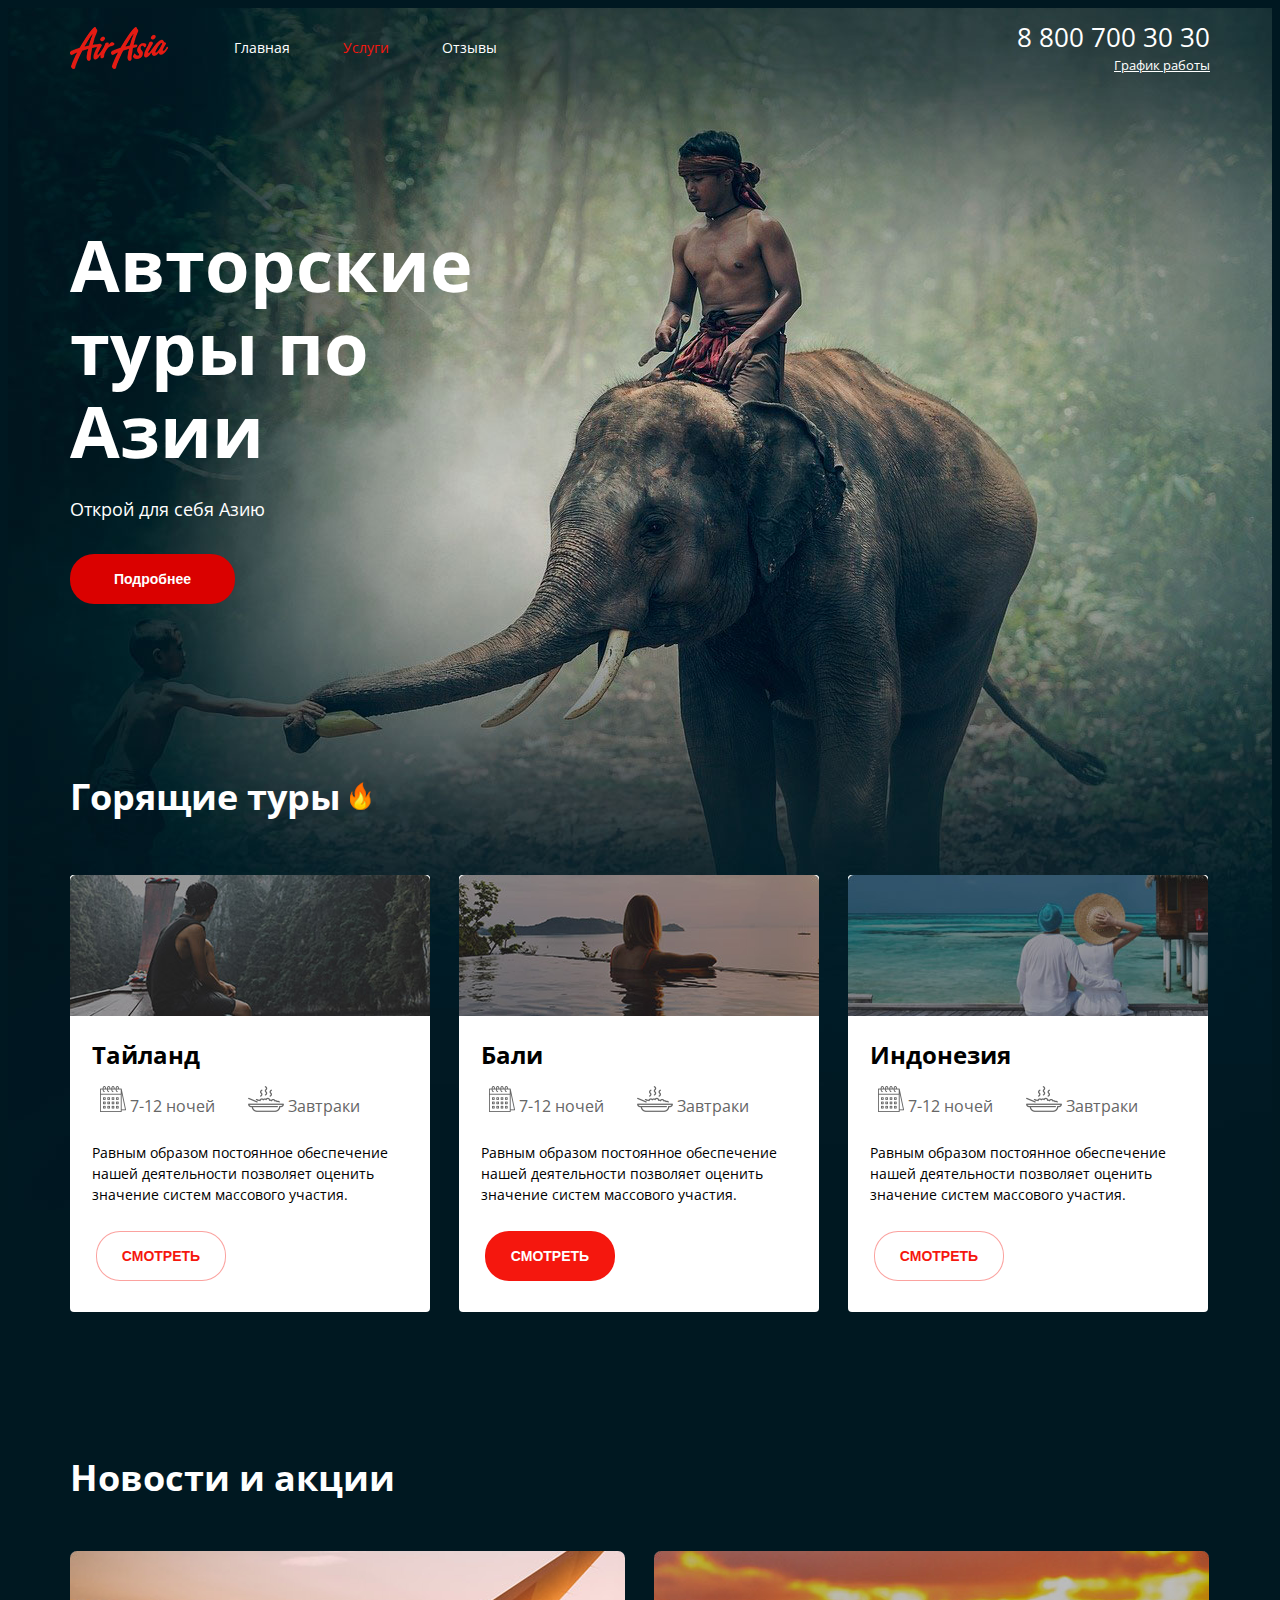
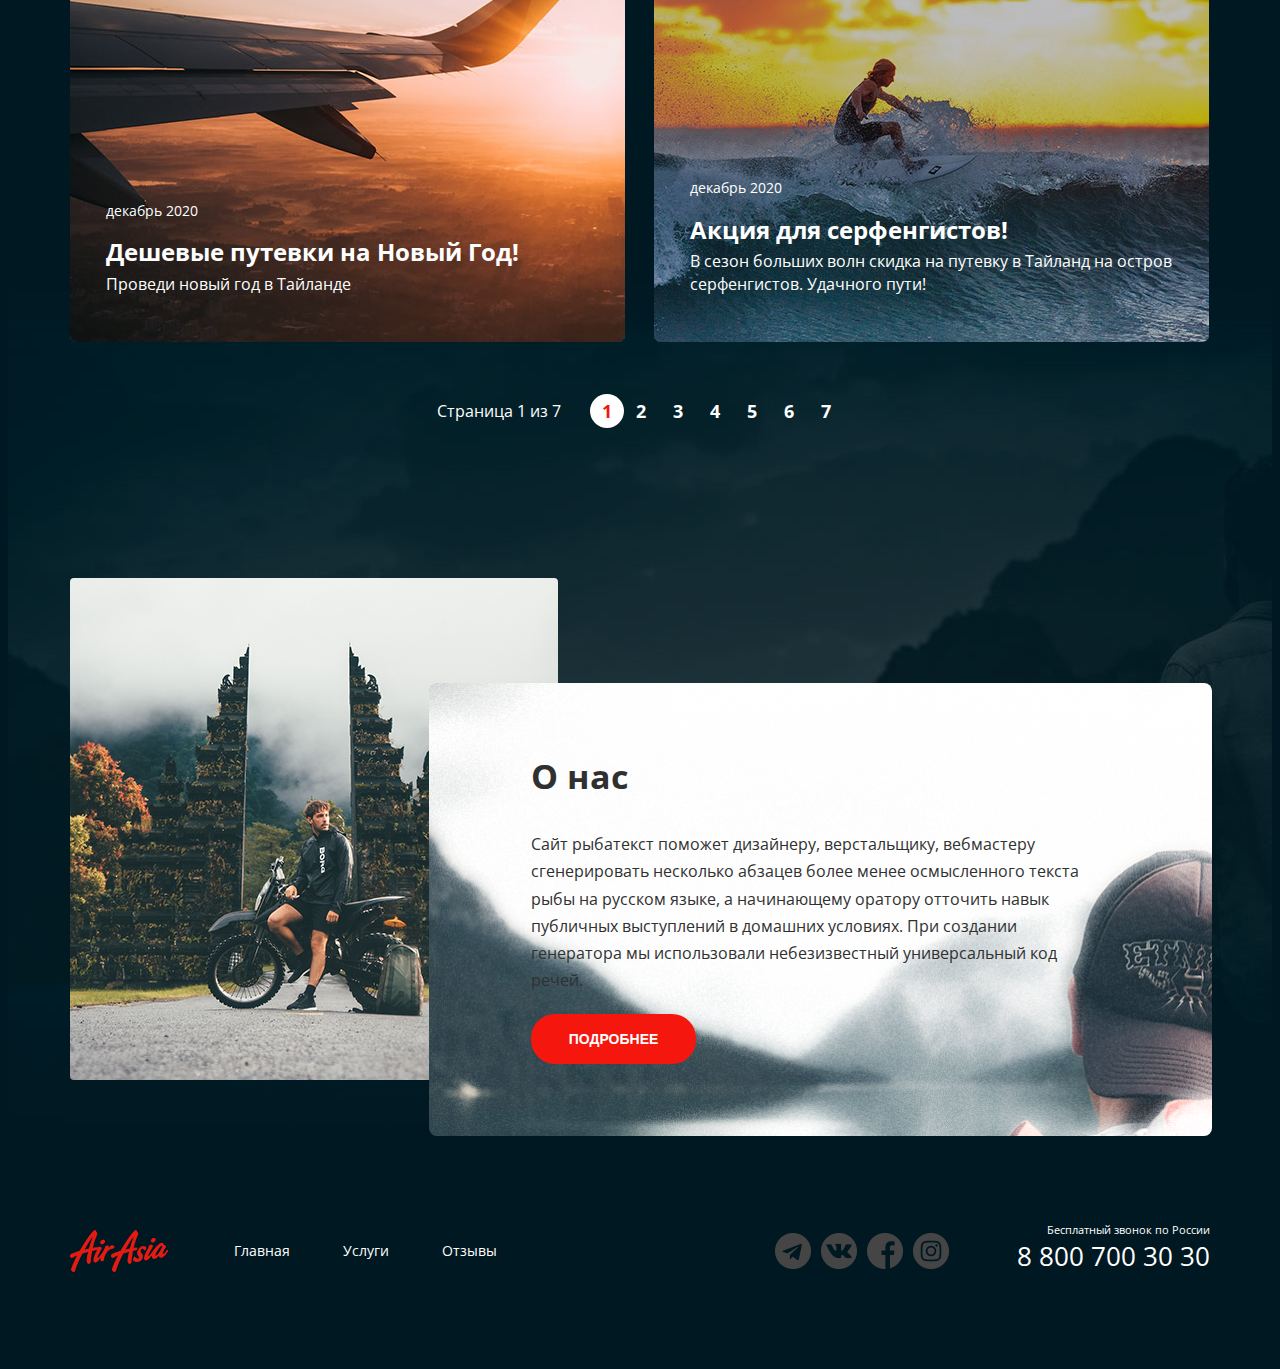
==== index.html @ 0cdf2340 "Add files via upload" ====
<!DOCTYPE html>
<html lang="ru">

<head>
  <meta charset="UTF-8">
  <meta name="viewport" content="width=device-width, initial-scale=1.0">
  <link href="https://fonts.googleapis.com/css2?family=Open+Sans:wght@400;700&display=swap" rel="stylesheet">
  <link rel="stylesheet" href="/css/style.css">
  <title>AirAsia</title>

</head>

<body>
  
  <div class="wrapper-img">
    <div class="wrapper">
      <div class="blok">
        <div class="logo">
          <a href="/" class="logo__link">
            <img src="/img/лого@2x.png" alt="logo__img" class="logo__img">
          </a>
        </div>
        <nav class="menu">
          <ul class="menu__list">
            <li class="menu__text">
              <a href="#" class="menu__link">
                Главная
              </a>
            </li>
            <li class="menu__text">
              <a href="#" class="menu__link menu__link--active">
                Услуги
              </a>
            </li>
            <li class="menu__text">
              <a href="#" class="menu__link">
                Отзывы
              </a>
            </li>
          </ul>
        </nav>
        <div class="contact">
          <a href="tel:+78007003030" class="contact__phone">8 800 700 30 30</a>
          <div class="contact__tame">График работы</div>
        </div>
      </div>
      <main class="main">
        <div class="preview">
          <h1 class="preview__title">Авторские туры по Азии</h1>
          <div class="preview__text">Открой для себя Азию</div>
          <button class="preview__button botton">Подробнее</button>
        </div>
        <div class="tour">
  
          <h3 class="tour__preview">Горящие туры
            <img src="/img/icons/flame.png" alt="tour__preview-img" class="tour__preview-img">
          </h3>
          <ul class="tour__desc">
            <li class="tour__li">
              <div class="tour__img">
                <img src="/img/tur-t.jpg" alt="tour__img" class="tour__img-img">
              </div>
              <div class="tour__title">Тайланд</div>
              <div class="tour__section">
                <div class="tour__info">
                  <img src="/img/icons/offers/calendar.png" alt="tour__info-img" class="tour__info-img">
                  7-12 ночей
                </div>
                <div class="tour__info">
                  <img src="/img/icons/offers/meal.png" alt="tour__info-img" class="tour__info-img">
                  Завтраки
                </div>
              </div>
              <p class="tour__text">Равным образом постоянное обеспечение нашей деятельности позволяет оценить значение
                систем массового участия.</p>
              <button class="tour__button botton">СМОТРЕТЬ</button>
            </li>
            <li class="tour__li">
              <img src="/img/tur-b.jpg" alt="tour_img" class="tour__img">
              <div class="tour__title">Бали</div>
              <div class="tour__section">
                <div class="tour__info">
                  <img src="/img/icons/offers/calendar.png" alt="tour__info-img" class="tour__info-img">
                  7-12 ночей
                </div>
                <div class="tour__info">
                  <img src="/img/icons/offers/meal.png" alt="tour__info-img" class="tour__info-img">
                  Завтраки
                </div>
              </div>
              <p class="tour__text">Равным образом постоянное обеспечение нашей деятельности позволяет оценить значение
                систем массового участия.</p>
              <button class="tour__button botton botton--active">СМОТРЕТЬ</button>
            </li>
            <li class="tour__li">
              <img src="/img/tur-i.jpg" alt="tour_img" class="tour__img">
              <div class="tour__title">
                Индонезия
              </div>
              <div class="tour__section">
                <div class="tour__info">
                  <img src="/img/icons/offers/calendar.png" alt="tour__info-img" class="tour__info-img">
                  7-12 ночей
                </div>
                <div class="tour__info">
                  <img src="/img/icons/offers/meal.png" alt="tour__info-img" class="tour__info-img">
                  Завтраки
                </div>
              </div>
              <p class="tour__text">Равным образом постоянное обеспечение нашей деятельности позволяет оценить значение
                систем массового участия.</p>
              <button class="tour__button botton">СМОТРЕТЬ</button>
            </li>
          </ul>
        </div>
        <Div class="info">
          <h3 class="info__title">Новости и акции</h3>
          <ul class="info__list">
            <li class="info__item">
              <img src="/img/100.jpg" alt="info__img" class="info__img">
              <div class="info__bloc">
                <div class="info__dete">
                  декабрь 2020
                </div>
                <div class="info__subtitle">Дешевые путевки на Новый Год!</div>
                <div class="info__text">Проведи новый год в Тайланде</div>
              </div>
            </li>
            <li class="info__item">
              <img src="/img/70.jpg" alt="info__img" class="info__img">
              <div class="info__bloc">
                <div class="info__dete">
                  декабрь 2020
                </div>
                <div class="info__subtitle">Акция для серфенгистов!
                </div>
                <div class="info__text">В сезон больших волн скидка на путевку в Тайланд на остров
                  серфенгистов. Удачного пути!</div>
              </div>
            </li>
          </ul>
          <div class="paginator">
            <div class="paginator__info">Страница <span class="paginator__info-value">1</span> из <span
                class="paginator__info-value">7</span></div>
            <ul class="paginator__list">
              <li class="paginator__item">
                <a href="#" class="paginator__link paginator__link--active">1</a>
                </д>
              <li class="paginator__item">
                <a href="#" class="paginator__link">2</a>
              </li>
              <li class="paginator__item">
                <a href="#" class="paginator__link">3</a>
              </li>
              <li class="paginator__item">
                <a href="#" class="paginator__link">4</a>
              </li>
              <li class="paginator__item">
                <a href="#" class="paginator__link">5</a>
              </li>
              <li class="paginator__item">
                <a href="#" class="paginator__link">6</a>
              </li>
              <li class="paginator__item">
                <a href="#" class="paginator__link">7</a>
              </li>
            </ul>
          </div>
        </Div>
        <div class="my">
          <div class="my__info">
            <img src="/img/mu-t.png" alt="my__info-img-two" class="myinfo__img1">
            <div class="mu__inner">
              <div class="my__title">О нас</div>
              <div class="my__test">
                <p>Сайт рыбатекст поможет дизайнеру, верстальщику, вебмастеру сгенерировать несколько абзацев более менее
                  осмысленного текста рыбы на русском языке, а начинающему оратору отточить навык публичных выступлений в
                  домашних условиях. При создании генератора мы использовали небезизвестный универсальный код речей. </p>
              </div>
              <button class="my__button botton">ПОДРОБНЕЕ</button>
            </div>
          </div>
        </div>
      </main>
      <footer class="footer">
        <div class="footer__bloc">
          <div class="logo">
            <a href="" class="logo__link">
              <img src="/img/лого@2x.png" alt="logo__img" class="logo__img">
            </a>
          </div>
          <nav class="menu">
            <ul class="menu__list">
              <li class="menu__text">
                <a href="" class="menu__link">
                  Главная
                </a>
              </li>
              <li class="menu__text">
                <a href="" class="menu__link">
                  Услуги
                </a>
              </li>
              <li class="menu__text">
                <a href="" class="menu__link">
                  Отзывы
                </a>
              </li>
            </ul>
          </nav>
          <div class="socials">
            <ul class="socials__list">
              <li class="item socials__linc--te">
                <a href="#" class="socials-linc"></a>
              </li>
              <li class="item socials__linc--vk">
                <a href="#" class="socials-linc"></a>
              </li>
              <li class="item socials__linc--f">
                <a href="#" class="socials-linc"></a>
              </li>
              <li class="item socials__linc--in">
                <a href="#" class="socials-linc"></a>
              </li>
            </ul>
          </div>
          <div class="contact">
            <div class="footer__contact">Бесплатный звонок по России</div>
            <a href="tel:+78007003030" class="contact__phone">8 800 700 30 30</a>
          </div>
        </div>
      </footer>
    </div>
  </div>
</body>

</html>
---- css/style.css ----
body {
  font-family: 'Open Sans', Helvetica, sans-serif;
  background: #001821;
  color: #ffffff;
  font-size: 12px;
  line-height: 1.42;
  -webkit-font-smoothing: antialiased;
  -moz-osx-font-smoothing: grayscale;
}

a {
  color: inherit;
  text-decoration: none;
}

h1,
h2,
h3,
h4 {
  margin: 0;
  font-weight: normal;
}

ul {
  padding: 0;
  margin: 0;
}

ul li {
  list-style: none;
}

button {
  border: none;
  outline: none;
}

p {
  margin-bottom: 0;
}

* {
  box-sizing: border-box;
}

.botton {
  width: 165px;
  height: 50px;
  border-radius: 24px;
  font-size: 14px;
  font-weight: bold;
}

.botton--active:hover{
  background: #f5170e;
  color: #ffffff;
}


.wrapper {
  margin: 0 auto;
  width: 1140px;
  position: relative;
}

.wrapper-img{
 background: url(/img/bg/hero.jpg) center top no-repeat, url(/img/bg/bottom-pic.jpg) center bottom 200px no-repeat;
 
}

.blok {
  position: relative;
  height: 40px;
  margin-bottom: 175px;
}

.logo__link {
  position: absolute;
  display: block;
  top: 18.5px;
  left: 0;
}

.menu {
  position: absolute;
  top: 30px;
  left: 164px;
}

.menu__text {
  display: inline-block;
  vertical-align: middle;
  margin-right: 50px;
}

.menu__link {
  font-size: 14px;
  text-decoration: none;
}

.menu__link--active {
  color: #f5170e;
}


.contact {
  position: absolute;
  top: 11px;
  right: 0;
  text-align: right;
}

.contact__phone {
  display: inline-block;
  font-size: 26px;
  text-decoration: none;
}

.contact__tame {
  font-size: 13px;
  text-decoration: underline;
}


.preview {
  width: 510px;
  height: 305px;
  margin-bottom: 243px;
  ;
}

.preview__title {
  font-weight: bold;
  font-size: 72px;
  margin-bottom: 26px;
  line-height: 1.15;
}

.preview__text {
  font-size: 18px;
  margin-bottom: 31px;
}

.preview__button {
  background-color: #da0100;
  color: #ffffff;
}

.tour {
  margin-bottom: 140px;
}

.tour__preview {
  font-size: 36px;
  font-weight: bold;
  margin-bottom: 53px;
}


.tour__li {
  min-height: 437px;
  display: inline-block;
  margin-right: 26px;
  width: 360px;
  background-color: #ffffff;
  border-radius: 4px;
  overflow: hidden;
  vertical-align: top;
  color: #000000;
}

.tour__li:last-child {
  margin-right: 0;
}

.tour__img {
  margin-bottom: 18px;



}

.tour__title {
  font-size: 24px;
  font-weight: bold;
  margin-bottom: 14px;
  margin-left: 22px;
}

.tour__section {
  margin-left: 30px;
  margin-bottom: 24px;
}

.tour__info {
  display: inline-block;
  font-size: 16px;
  color: #666666;
  margin-right: 30px;

}

.tour__text {
  margin-left: 22px;
  width: 300px;
  font-size: 14px;
  line-height: 1.5;
  margin-bottom: 26px;
}

.tour__button {
  margin-left: 26px;
  background: #ffffff;
  border: 1px solid rgba(245, 23, 14, 0.4);
  color: #f5170e;
  width: 130px;
}

.botton--active {
  background: #f5170e;
  color: #ffffff;
}

.info {
  margin-bottom: 155px;
}

.info__title {
  font-size: 36px;
  font-weight: bold;
  margin-bottom: 48px;
}

.info__list {
  margin-bottom: 58px;
}

.info__item {
  display: inline-block;
  margin-right: 26px;
  vertical-align: top;
  width: 555px;
  position: relative;
  border-radius: 7px;
  overflow: hidden;


}

.info__item:last-child {
  margin-right: 0;
}

.info__img {
  display: block;
  width: 100%;
  height: 100%;
  object-fit: cover;
}

.info__bloc {
  position: absolute;
  left: 0;
  right: 0;
  bottom: 0;
  padding: 25px 36px;
  min-height: 140px;


}

.info__dete {
  font-size: 14px;
  margin-bottom: 15px;
}

.info__subtitle {
  font-size: 24px;
  font-weight: bold;
  margin-bottom: 3px;
}

.info__text {
  font-size: 16px;
  margin-bottom: 22px;


}

.paginator {
  text-align: center;


}

.paginator__info {
  font-size: 16px;
  display: inline-block;
  margin-right: 26px;
}

.paginator__info,
.paginator__list,
.paginator__item {
  display: inline-block;
  vertical-align: middle;
}

.paginator__item:last-child {
  margin-left: 0;
}

.paginator__link {
  font-size: 18px;
  font-weight: bold;
  height: 18px;
  padding: 5px 12px;
  border-radius: 50%;
  text-decoration: none;
  line-height: 18px;

}

.paginator__link--active {
  background: #ffffff;
  color: #f5170e;

}

.my {
  margin-bottom: 78px;
}

.my:before {
  content: "";
  display: inline-block;
  vertical-align: top;
  width: 488px;
  height: 502px;
  background: url("/img/mu.png") center center / cover no-repeat;
  border-radius: 4px;
  overflow: hidden;
}

.my__info {
  display: inline-block;
  vertical-align: top;
  margin-left: -132px;
  margin-top: 105px;

}

.myinfo__img1 {
  width: 783px;
  height: 453px;
  position: absolute;
  border-radius: 8px;
  overflow: hidden;
}

.mu__inner {
  position: relative;
  color: #303030;
  padding: 69px 102px;
  width: 780px;
}

.my__title {
  font-size: 34px;
  font-weight: bold;
  margin-bottom: 31px;
}

.my__test {
  font-size: 16px;
  margin-bottom: 20px;
  line-height: 1.7;
}

.my__button {
  background: #f5170e;
  color: #ffffff;
}

.footer__bloc {
  position: relative;
  height: 150px;

}

.socials {
  position: absolute;
  top: 22px;
  left: 705px;
}

.socials__list {}

.item {
  display: inline-block;
  vertical-align: middle;
  margin-right: 7px;
}

.item:last-child {
  margin-right: 0;
}

.socials-linc {
  display: block;
  text-decoration: none;
  width: 36px;
  height: 36px;
}




.socials__linc--te .socials-linc {
  background-image: url(/img/icons/socials/t.png);
}

.socials__linc--te .socials-linc:hover {
  background-image: url(/img/icons/socials/t2.png);
}

.socials__linc--vk .socials-linc {
  background-image: url(/img/icons/socials/vk.png);
}

.socials__linc--vk .socials-linc:hover {
  background-image: url(/img/icons/socials/vk2.png);
}

.socials__linc--f .socials-linc {
  background-image: url(/img/icons/socials/f.png);
}

.socials__linc--f .socials-linc:hover {
  background-image: url(/img/icons/socials/f2.png);
}

.socials__linc--in .socials-linc {
  background-image: url(/img/icons/socials/in.png);
}

.socials__linc--in .socials-linc:hover {
  background-image: url(/img/icons/socials/in2.png);

}

.footer__contact {
  font-size: 11px;
}
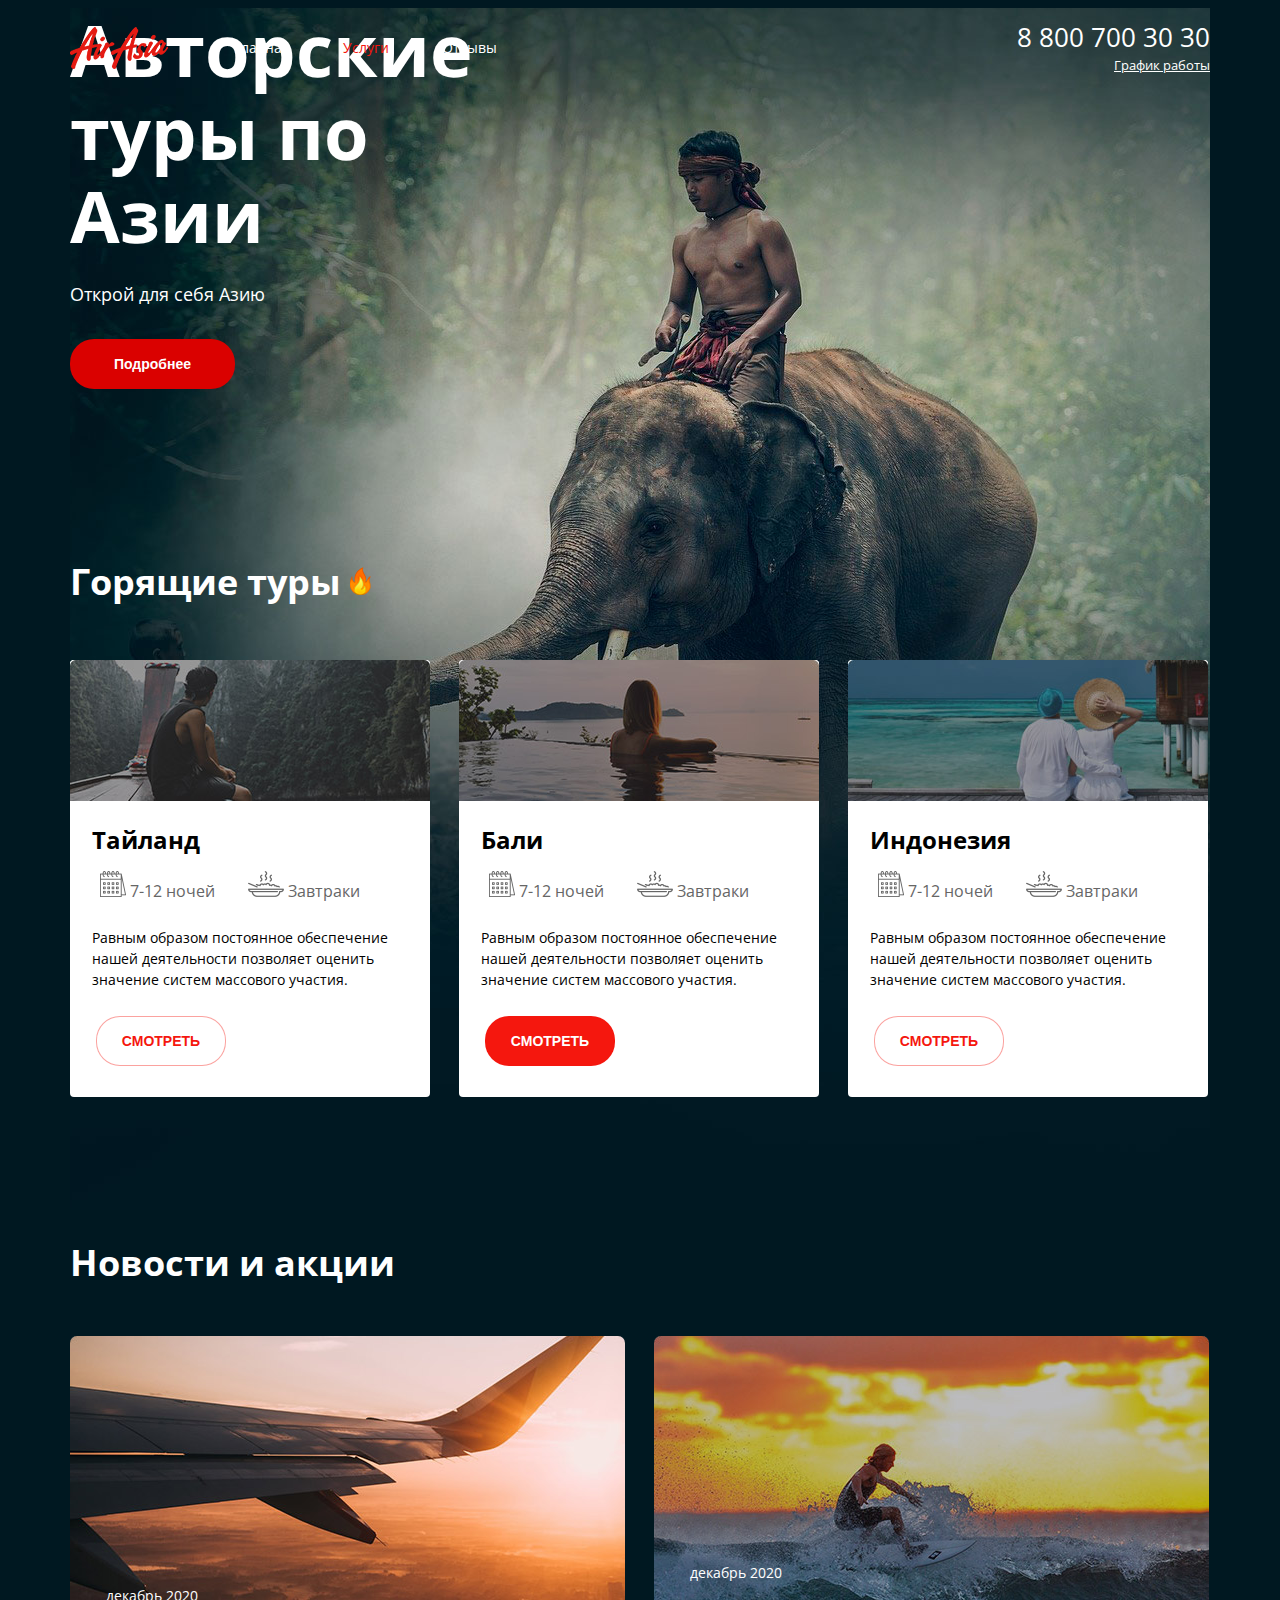
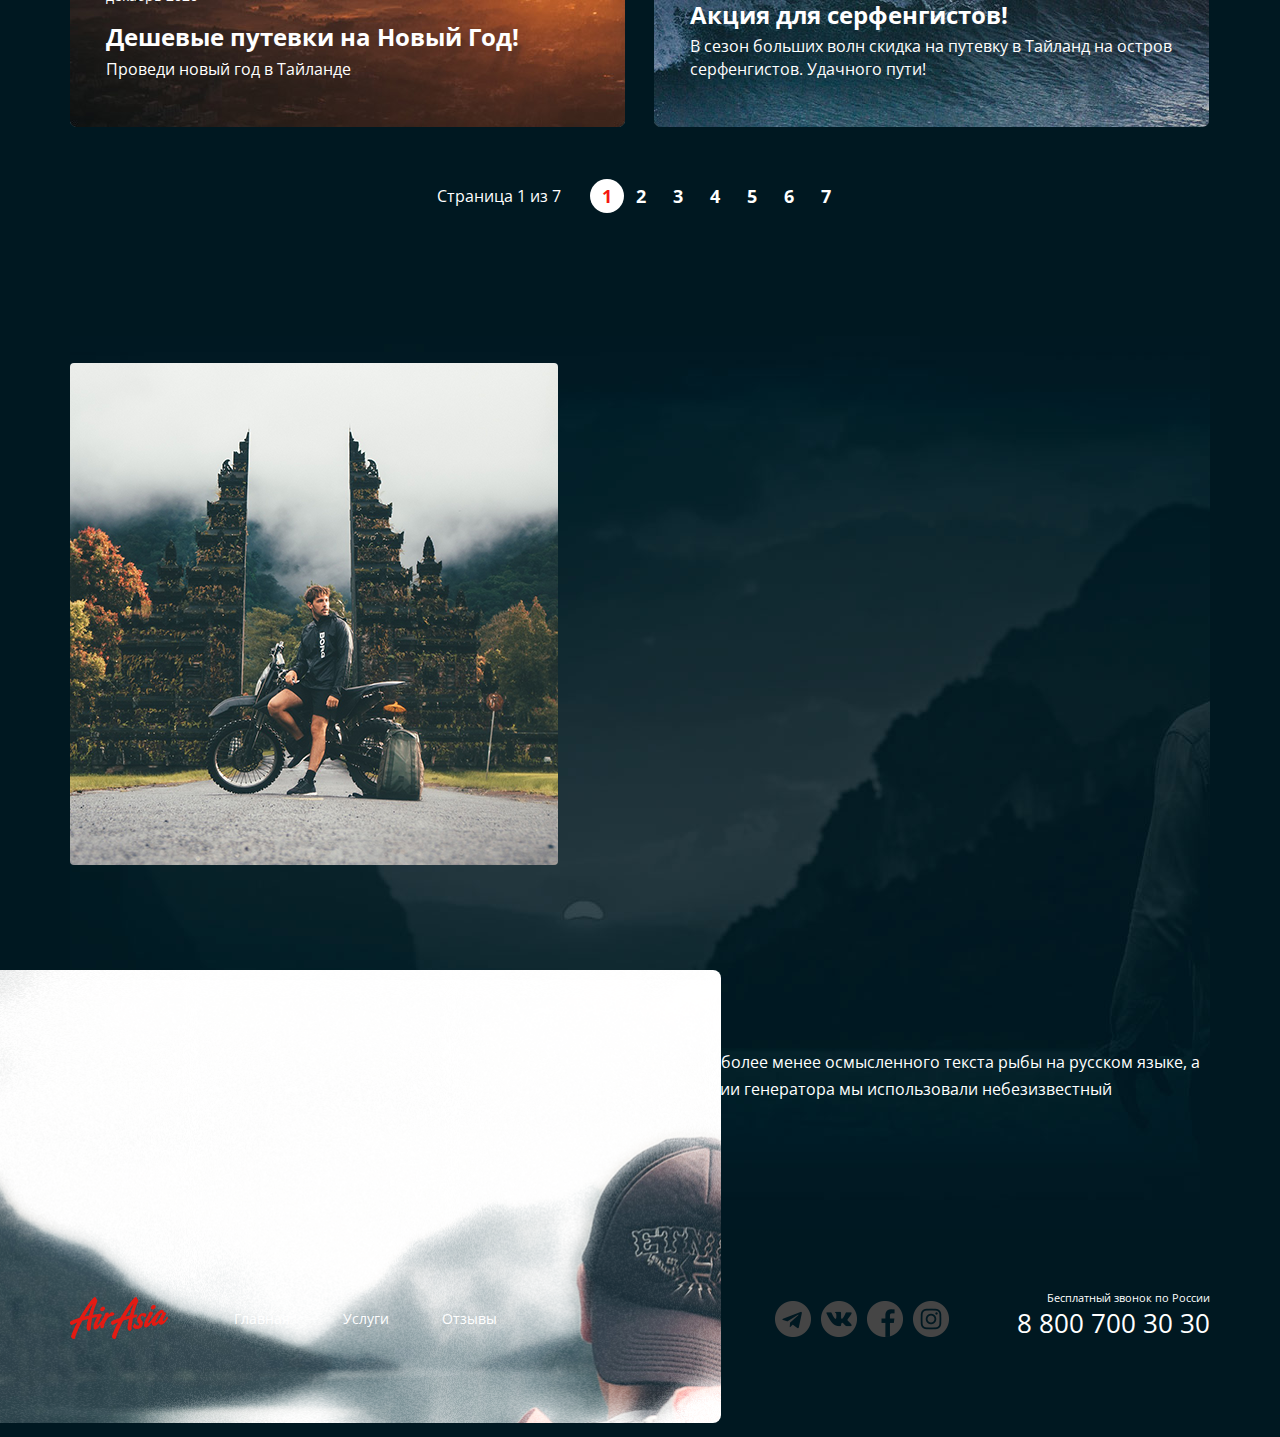
==== commit fc416a13: "Add files via upload" ====
--- a/index.html
+++ b/index.html
@@ -5,188 +5,195 @@
   <meta charset="UTF-8">
   <meta name="viewport" content="width=device-width, initial-scale=1.0">
   <link href="https://fonts.googleapis.com/css2?family=Open+Sans:wght@400;700&display=swap" rel="stylesheet">
-  <link rel="stylesheet" href="/css/style.css">
+  <link rel="stylesheet" href="./css/style.css">
   <title>AirAsia</title>
 
 </head>
 
 <body>
-  
-  <div class="wrapper-img">
-    <div class="wrapper">
-      <div class="blok">
-        <div class="logo">
-          <a href="/" class="logo__link">
-            <img src="/img/лого@2x.png" alt="logo__img" class="logo__img">
-          </a>
-        </div>
-        <nav class="menu">
-          <ul class="menu__list">
-            <li class="menu__text">
-              <a href="#" class="menu__link">
-                Главная
+    <div class="wrapper wrapper-img">
+      <div class="container">
+        <feader class="feader">
+          <div class="feader_box">
+            <div class="logo">
+              <a href="/" class="logo__link">
+                <img src="./img/лого@2x.png" alt="logo__img" class="logo__img">
               </a>
-            </li>
-            <li class="menu__text">
-              <a href="#" class="menu__link menu__link--active">
-                Услуги
-              </a>
-            </li>
-            <li class="menu__text">
-              <a href="#" class="menu__link">
-                Отзывы
-              </a>
-            </li>
-          </ul>
-        </nav>
-        <div class="contact">
-          <a href="tel:+78007003030" class="contact__phone">8 800 700 30 30</a>
-          <div class="contact__tame">График работы</div>
-        </div>
-      </div>
-      <main class="main">
-        <div class="preview">
-          <h1 class="preview__title">Авторские туры по Азии</h1>
-          <div class="preview__text">Открой для себя Азию</div>
-          <button class="preview__button botton">Подробнее</button>
-        </div>
-        <div class="tour">
-  
-          <h3 class="tour__preview">Горящие туры
-            <img src="/img/icons/flame.png" alt="tour__preview-img" class="tour__preview-img">
-          </h3>
-          <ul class="tour__desc">
-            <li class="tour__li">
-              <div class="tour__img">
-                <img src="/img/tur-t.jpg" alt="tour__img" class="tour__img-img">
+            </div>
+            <nav class="menu">
+              <ul class="menu__list">
+                <li class="menu__text">
+                  <a href="#" class="menu__link">
+                    Главная
+                  </a>
+                </li>
+                <li class="menu__text">
+                  <a href="#" class="menu__link menu__link--active">
+                    Услуги
+                  </a>
+                </li>
+                <li class="menu__text">
+                  <a href="#" class="menu__link">
+                    Отзывы
+                  </a>
+                </li>
+              </ul>
+            </nav>
+            <div class="contact">
+              <a href="tel:+78007003030" class="contact__phone">8 800 700 30 30</a>
+              <div class="contact__tame">График работы</div>
+            </div>
+          </div>
+          <div class="preview">
+            <h1 class="preview__title">Авторские туры по Азии</h1>
+            <div class="preview__text">Открой для себя Азию</div>
+            <button class="preview__button botton">Подробнее</button>
+          </div>
+        </feader>
+        <main class="main">
+          <div class="tour">
+    
+            <h3 class="tour__preview">Горящие туры
+              <img src="./img/icons/flame.png" alt="tour__preview-img" class="tour__preview-img">
+            </h3>
+            <ul class="tour__desc">
+              <li class="tour__li">
+                <div class="tour__img">
+                  <img src="./img/tur-t.jpg" alt="tour__img" class="tour__img-img">
+                </div>
+                <div class="tour__box">
+                  <div class="tour__title">Тайланд</div>
+                  <div class="tour__section">
+                    <div class="tour__info">
+                      <img src="./img/icons/offers/calendar.png" alt="tour__info-img" class="tour__info-img">
+                      7-12 ночей
+                    </div>
+                    <div class="tour__info">
+                      <img src="./img/icons/offers/meal.png" alt="tour__info-img" class="tour__info-img">
+                      Завтраки
+                    </div>
+                  </div>
+                  <p class="tour__text">Равным образом постоянное обеспечение нашей деятельности позволяет оценить значение
+                    систем массового участия.</p>
+                  <button class="tour__button botton">СМОТРЕТЬ</button>
+                </div>
+              </li>
+              <li class="tour__li">
+                <img src="./img/tur-b.jpg" alt="tour_img" class="tour__img">
+                <div class="tour__box">
+                  <div class="tour__title">Бали</div>
+                  <div class="tour__section">
+                    <div class="tour__info">
+                      <img src="./img/icons/offers/calendar.png" alt="tour__info-img" class="tour__info-img">
+                      7-12 ночей
+                    </div>
+                    <div class="tour__info">
+                      <img src="./img/icons/offers/meal.png" alt="tour__info-img" class="tour__info-img">
+                      Завтраки
+                    </div>
+                  </div>
+                  <p class="tour__text">Равным образом постоянное обеспечение нашей деятельности позволяет оценить значение
+                    систем массового участия.</p>
+                  <button class="tour__button botton botton--active">СМОТРЕТЬ</button>
+                </div>
+              </li>
+              <li class="tour__li">
+                <img src="./img/tur-i.jpg" alt="tour_img" class="tour__img">
+                <div class="tour__box">
+                  <div class="tour__title">
+                    Индонезия
+                  </div>
+                  <div class="tour__section">
+                    <div class="tour__info">
+                      <img src="./img/icons/offers/calendar.png" alt="tour__info-img" class="tour__info-img">
+                      7-12 ночей
+                    </div>
+                    <div class="tour__info">
+                      <img src="./img/icons/offers/meal.png" alt="tour__info-img" class="tour__info-img">
+                      Завтраки
+                    </div>
+                  </div>
+                  <p class="tour__text">Равным образом постоянное обеспечение нашей деятельности позволяет оценить значение
+                    систем массового участия.</p>
+                  <button class="tour__button botton">СМОТРЕТЬ</button>
+                </div>
+              </li>
+            </ul>
+          </div>
+          <Div class="info">
+            <h3 class="info__title">Новости и акции</h3>
+            <ul class="info__list">
+              <li class="info__item">
+                <img src="./img/100.jpg" alt="info__img" class="info__img">
+                <div class="info__bloc">
+                  <div class="info__dete">
+                    декабрь 2020
+                  </div>
+                  <div class="info__subtitle">Дешевые путевки на Новый Год!</div>
+                  <div class="info__text">Проведи новый год в Тайланде</div>
+                </div>
+              </li>
+              <li class="info__item">
+                <img src="./img/70.jpg" alt="info__img" class="info__img">
+                <div class="info__bloc">
+                  <div class="info__dete">
+                    декабрь 2020
+                  </div>
+                  <div class="info__subtitle">Акция для серфенгистов!
+                  </div>
+                  <div class="info__text">В сезон больших волн скидка на путевку в Тайланд на остров
+                    серфенгистов. Удачного пути!</div>
+                </div>
+              </li>
+            </ul>
+            <div class="paginator">
+              <div class="paginator__info">Страница <span class="paginator__info-value">1</span> из <span
+                  class="paginator__info-value">7</span></div>
+              <ul class="paginator__list">
+                <li class="paginator__item">
+                  <a href="#" class="paginator__link paginator__link--active">1</a>
+                  </д>
+                <li class="paginator__item">
+                  <a href="#" class="paginator__link">2</a>
+                </li>
+                <li class="paginator__item">
+                  <a href="#" class="paginator__link">3</a>
+                </li>
+                <li class="paginator__item">
+                  <a href="#" class="paginator__link">4</a>
+                </li>
+                <li class="paginator__item">
+                  <a href="#" class="paginator__link">5</a>
+                </li>
+                <li class="paginator__item">
+                  <a href="#" class="paginator__link">6</a>
+                </li>
+                <li class="paginator__item">
+                  <a href="#" class="paginator__link">7</a>
+                </li>
+              </ul>
+            </div>
+          </Div>
+          <div class="my">
+            <div class="my__info">
+              <img src="./img/mu-t.png" alt="my__info-img-two" class="myinfo__img1">
+              <div class="my__inner">
+                <div class="my__title">О нас</div>
+                <div class="my__test">
+                  <p>Сайт рыбатекст поможет дизайнеру, верстальщику, вебмастеру сгенерировать несколько абзацев более менее
+                    осмысленного текста рыбы на русском языке, а начинающему оратору отточить навык публичных выступлений в
+                    домашних условиях. При создании генератора мы использовали небезизвестный универсальный код речей. </p>
+                </div>
+                <button class="my__button botton">ПОДРОБНЕЕ</button>
               </div>
-              <div class="tour__title">Тайланд</div>
-              <div class="tour__section">
-                <div class="tour__info">
-                  <img src="/img/icons/offers/calendar.png" alt="tour__info-img" class="tour__info-img">
-                  7-12 ночей
-                </div>
-                <div class="tour__info">
-                  <img src="/img/icons/offers/meal.png" alt="tour__info-img" class="tour__info-img">
-                  Завтраки
-                </div>
-              </div>
-              <p class="tour__text">Равным образом постоянное обеспечение нашей деятельности позволяет оценить значение
-                систем массового участия.</p>
-              <button class="tour__button botton">СМОТРЕТЬ</button>
-            </li>
-            <li class="tour__li">
-              <img src="/img/tur-b.jpg" alt="tour_img" class="tour__img">
-              <div class="tour__title">Бали</div>
-              <div class="tour__section">
-                <div class="tour__info">
-                  <img src="/img/icons/offers/calendar.png" alt="tour__info-img" class="tour__info-img">
-                  7-12 ночей
-                </div>
-                <div class="tour__info">
-                  <img src="/img/icons/offers/meal.png" alt="tour__info-img" class="tour__info-img">
-                  Завтраки
-                </div>
-              </div>
-              <p class="tour__text">Равным образом постоянное обеспечение нашей деятельности позволяет оценить значение
-                систем массового участия.</p>
-              <button class="tour__button botton botton--active">СМОТРЕТЬ</button>
-            </li>
-            <li class="tour__li">
-              <img src="/img/tur-i.jpg" alt="tour_img" class="tour__img">
-              <div class="tour__title">
-                Индонезия
-              </div>
-              <div class="tour__section">
-                <div class="tour__info">
-                  <img src="/img/icons/offers/calendar.png" alt="tour__info-img" class="tour__info-img">
-                  7-12 ночей
-                </div>
-                <div class="tour__info">
-                  <img src="/img/icons/offers/meal.png" alt="tour__info-img" class="tour__info-img">
-                  Завтраки
-                </div>
-              </div>
-              <p class="tour__text">Равным образом постоянное обеспечение нашей деятельности позволяет оценить значение
-                систем массового участия.</p>
-              <button class="tour__button botton">СМОТРЕТЬ</button>
-            </li>
-          </ul>
-        </div>
-        <Div class="info">
-          <h3 class="info__title">Новости и акции</h3>
-          <ul class="info__list">
-            <li class="info__item">
-              <img src="/img/100.jpg" alt="info__img" class="info__img">
-              <div class="info__bloc">
-                <div class="info__dete">
-                  декабрь 2020
-                </div>
-                <div class="info__subtitle">Дешевые путевки на Новый Год!</div>
-                <div class="info__text">Проведи новый год в Тайланде</div>
-              </div>
-            </li>
-            <li class="info__item">
-              <img src="/img/70.jpg" alt="info__img" class="info__img">
-              <div class="info__bloc">
-                <div class="info__dete">
-                  декабрь 2020
-                </div>
-                <div class="info__subtitle">Акция для серфенгистов!
-                </div>
-                <div class="info__text">В сезон больших волн скидка на путевку в Тайланд на остров
-                  серфенгистов. Удачного пути!</div>
-              </div>
-            </li>
-          </ul>
-          <div class="paginator">
-            <div class="paginator__info">Страница <span class="paginator__info-value">1</span> из <span
-                class="paginator__info-value">7</span></div>
-            <ul class="paginator__list">
-              <li class="paginator__item">
-                <a href="#" class="paginator__link paginator__link--active">1</a>
-                </д>
-              <li class="paginator__item">
-                <a href="#" class="paginator__link">2</a>
-              </li>
-              <li class="paginator__item">
-                <a href="#" class="paginator__link">3</a>
-              </li>
-              <li class="paginator__item">
-                <a href="#" class="paginator__link">4</a>
-              </li>
-              <li class="paginator__item">
-                <a href="#" class="paginator__link">5</a>
-              </li>
-              <li class="paginator__item">
-                <a href="#" class="paginator__link">6</a>
-              </li>
-              <li class="paginator__item">
-                <a href="#" class="paginator__link">7</a>
-              </li>
-            </ul>
-          </div>
-        </Div>
-        <div class="my">
-          <div class="my__info">
-            <img src="/img/mu-t.png" alt="my__info-img-two" class="myinfo__img1">
-            <div class="mu__inner">
-              <div class="my__title">О нас</div>
-              <div class="my__test">
-                <p>Сайт рыбатекст поможет дизайнеру, верстальщику, вебмастеру сгенерировать несколько абзацев более менее
-                  осмысленного текста рыбы на русском языке, а начинающему оратору отточить навык публичных выступлений в
-                  домашних условиях. При создании генератора мы использовали небезизвестный универсальный код речей. </p>
-              </div>
-              <button class="my__button botton">ПОДРОБНЕЕ</button>
-            </div>
-          </div>
-        </div>
-      </main>
-      <footer class="footer">
+            </div>
+          </div>
+        </main>
+        <footer class="footer">     
         <div class="footer__bloc">
           <div class="logo">
             <a href="" class="logo__link">
-              <img src="/img/лого@2x.png" alt="logo__img" class="logo__img">
+              <img src="./img/лого@2x.png" alt="logo__img" class="logo__img">
             </a>
           </div>
           <nav class="menu">
@@ -229,9 +236,9 @@
             <a href="tel:+78007003030" class="contact__phone">8 800 700 30 30</a>
           </div>
         </div>
-      </footer>
+        </footer>
+     </div>
     </div>
-  </div>
 </body>
 
 </html>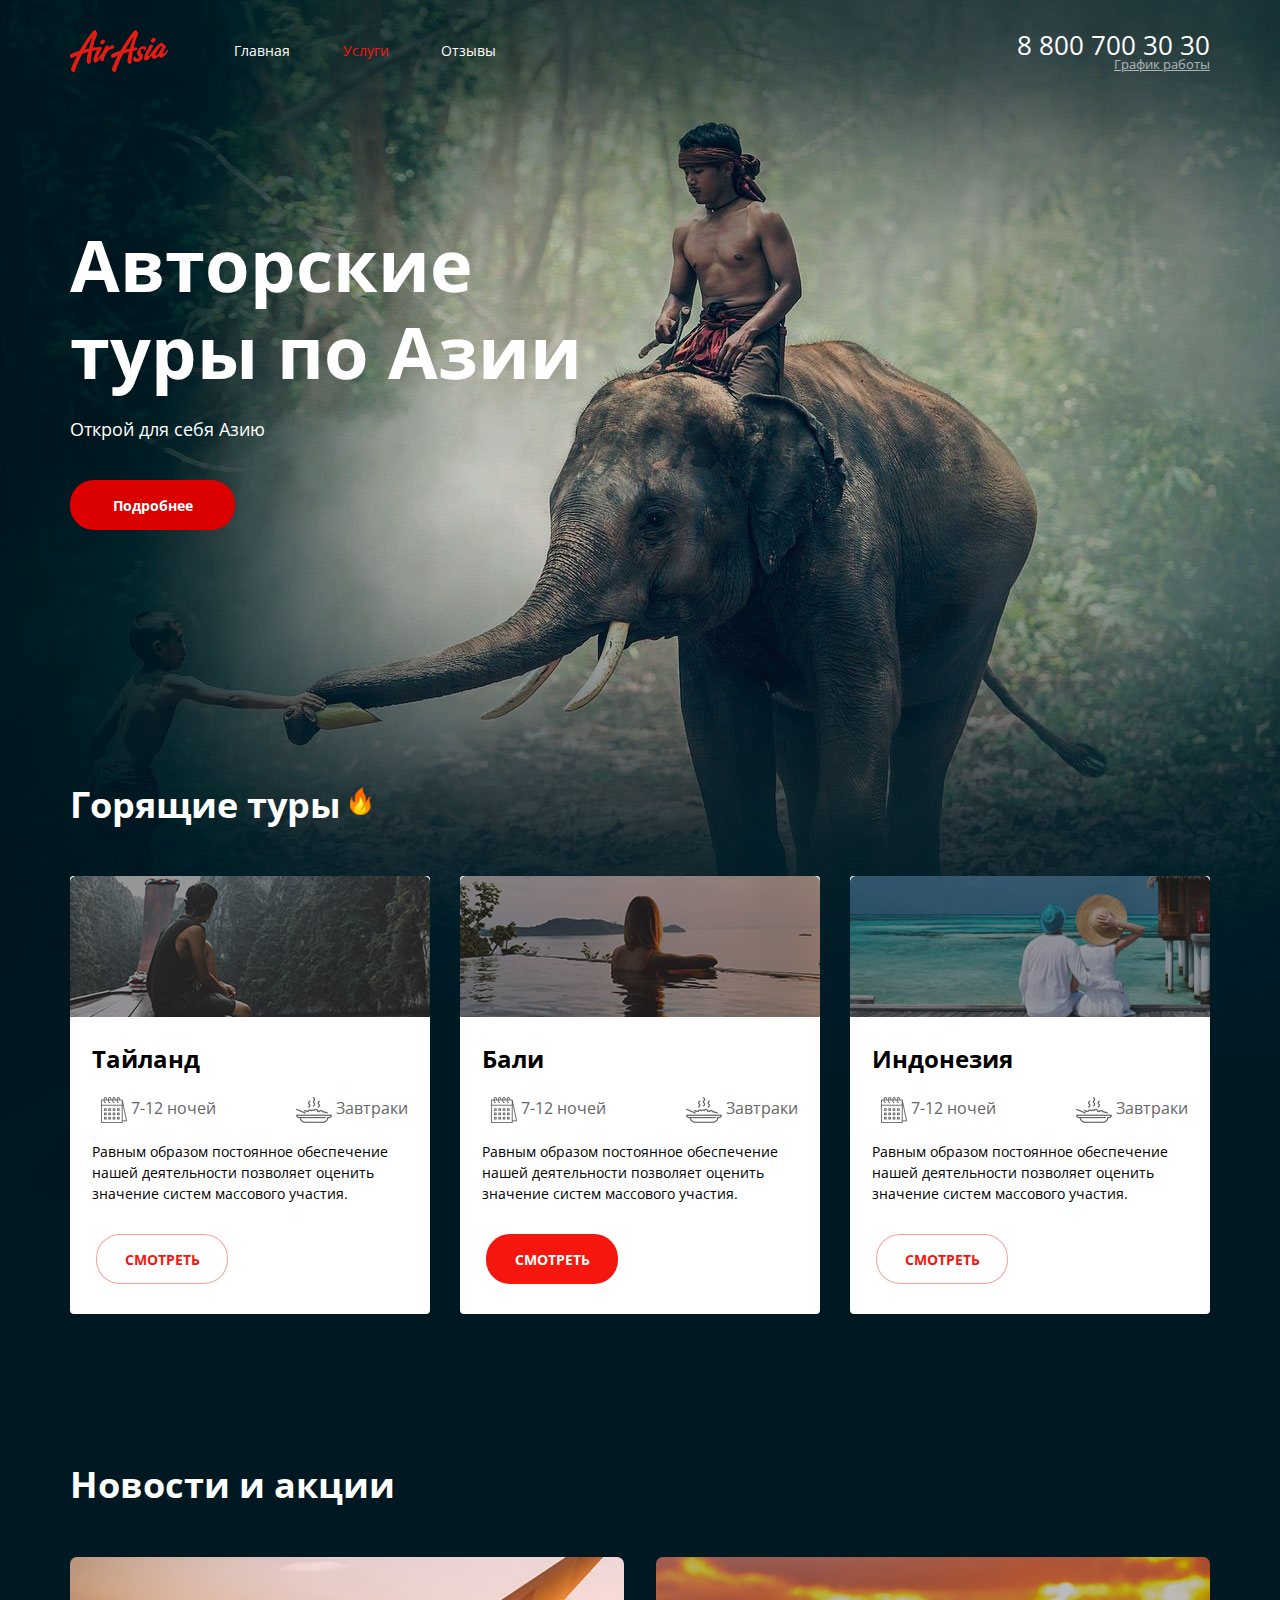
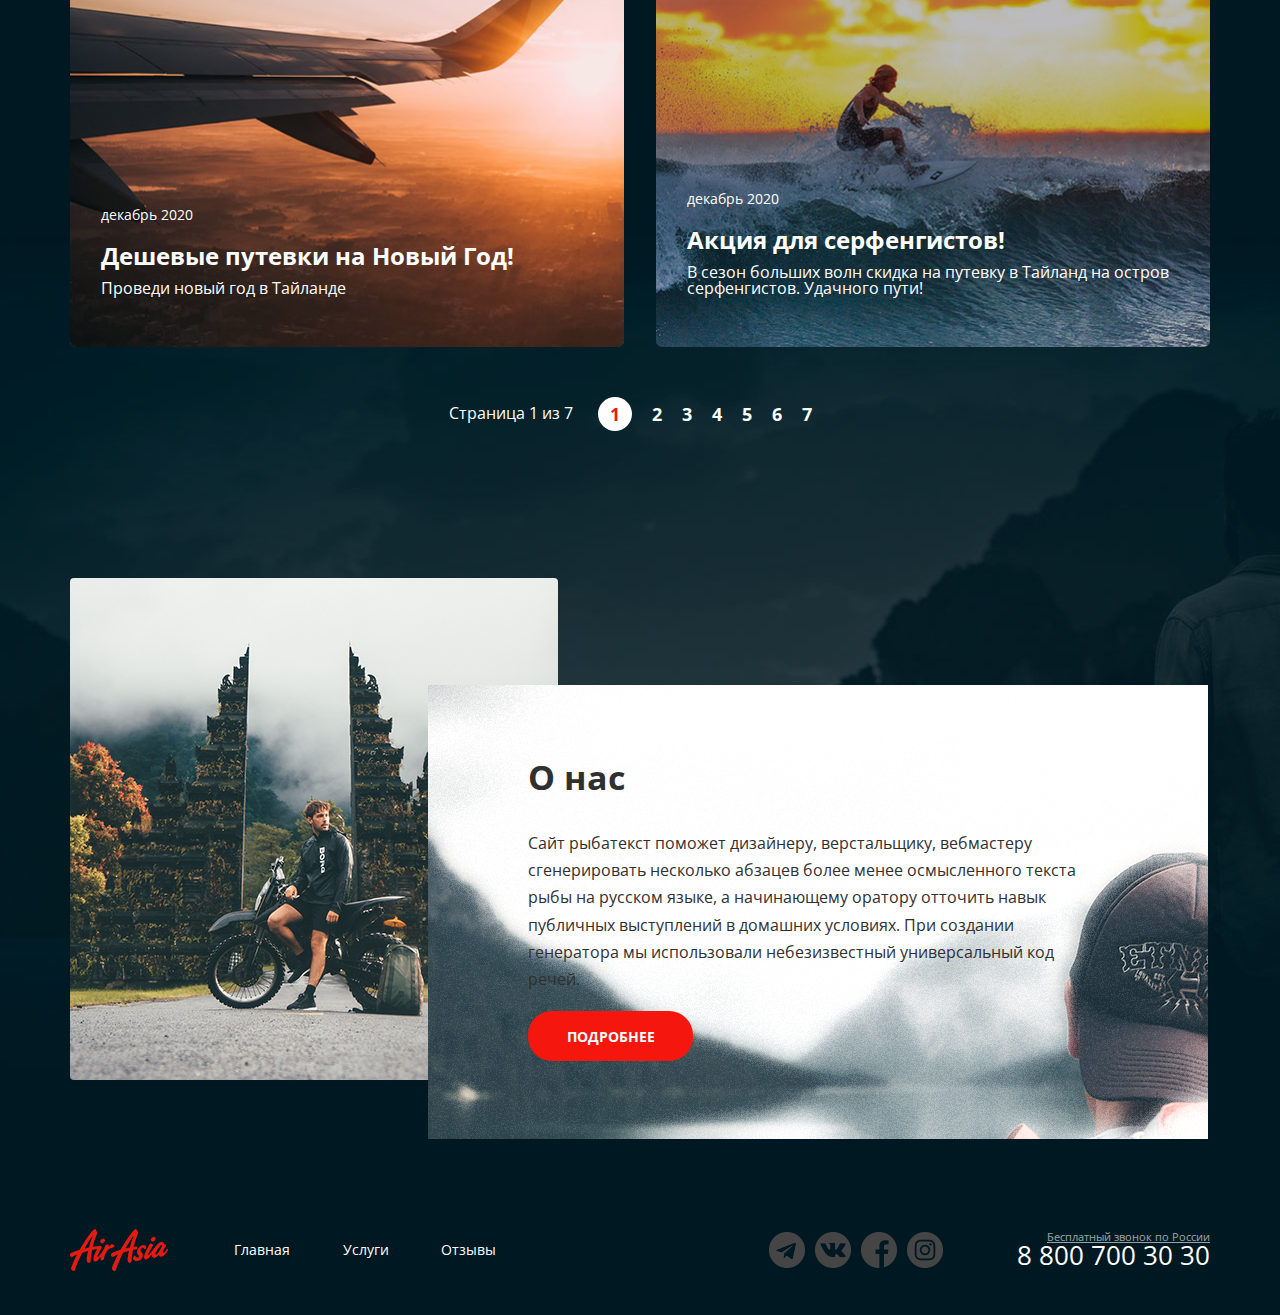
==== commit e4a899f5: "Add files via upload" ====
--- a/index.html
+++ b/index.html
@@ -2,243 +2,281 @@
 <html lang="ru">
 
 <head>
-  <meta charset="UTF-8">
-  <meta name="viewport" content="width=device-width, initial-scale=1.0">
-  <link href="https://fonts.googleapis.com/css2?family=Open+Sans:wght@400;700&display=swap" rel="stylesheet">
-  <link rel="stylesheet" href="./css/style.css">
-  <title>AirAsia</title>
+	<meta charset="UTF-8">
+	<meta name="viewport" content="width=1200, initial-scale=1.0">
+	<link href="https://fonts.googleapis.com/css2?family=Open+Sans:wght@400;700&display=swap" rel="stylesheet">
+	<link rel="stylesheet" href="./css/stale.css">
+	<title>AirAsia</title>
 
 </head>
 
 <body>
-    <div class="wrapper wrapper-img">
-      <div class="container">
-        <feader class="feader">
-          <div class="feader_box">
-            <div class="logo">
-              <a href="/" class="logo__link">
-                <img src="./img/лого@2x.png" alt="logo__img" class="logo__img">
-              </a>
-            </div>
-            <nav class="menu">
-              <ul class="menu__list">
-                <li class="menu__text">
-                  <a href="#" class="menu__link">
-                    Главная
-                  </a>
-                </li>
-                <li class="menu__text">
-                  <a href="#" class="menu__link menu__link--active">
-                    Услуги
-                  </a>
-                </li>
-                <li class="menu__text">
-                  <a href="#" class="menu__link">
-                    Отзывы
-                  </a>
-                </li>
-              </ul>
-            </nav>
-            <div class="contact">
-              <a href="tel:+78007003030" class="contact__phone">8 800 700 30 30</a>
-              <div class="contact__tame">График работы</div>
-            </div>
-          </div>
-          <div class="preview">
-            <h1 class="preview__title">Авторские туры по Азии</h1>
-            <div class="preview__text">Открой для себя Азию</div>
-            <button class="preview__button botton">Подробнее</button>
-          </div>
-        </feader>
-        <main class="main">
-          <div class="tour">
-    
-            <h3 class="tour__preview">Горящие туры
-              <img src="./img/icons/flame.png" alt="tour__preview-img" class="tour__preview-img">
-            </h3>
-            <ul class="tour__desc">
-              <li class="tour__li">
-                <div class="tour__img">
-                  <img src="./img/tur-t.jpg" alt="tour__img" class="tour__img-img">
-                </div>
-                <div class="tour__box">
-                  <div class="tour__title">Тайланд</div>
-                  <div class="tour__section">
-                    <div class="tour__info">
-                      <img src="./img/icons/offers/calendar.png" alt="tour__info-img" class="tour__info-img">
-                      7-12 ночей
-                    </div>
-                    <div class="tour__info">
-                      <img src="./img/icons/offers/meal.png" alt="tour__info-img" class="tour__info-img">
-                      Завтраки
-                    </div>
-                  </div>
-                  <p class="tour__text">Равным образом постоянное обеспечение нашей деятельности позволяет оценить значение
-                    систем массового участия.</p>
-                  <button class="tour__button botton">СМОТРЕТЬ</button>
-                </div>
-              </li>
-              <li class="tour__li">
-                <img src="./img/tur-b.jpg" alt="tour_img" class="tour__img">
-                <div class="tour__box">
-                  <div class="tour__title">Бали</div>
-                  <div class="tour__section">
-                    <div class="tour__info">
-                      <img src="./img/icons/offers/calendar.png" alt="tour__info-img" class="tour__info-img">
-                      7-12 ночей
-                    </div>
-                    <div class="tour__info">
-                      <img src="./img/icons/offers/meal.png" alt="tour__info-img" class="tour__info-img">
-                      Завтраки
-                    </div>
-                  </div>
-                  <p class="tour__text">Равным образом постоянное обеспечение нашей деятельности позволяет оценить значение
-                    систем массового участия.</p>
-                  <button class="tour__button botton botton--active">СМОТРЕТЬ</button>
-                </div>
-              </li>
-              <li class="tour__li">
-                <img src="./img/tur-i.jpg" alt="tour_img" class="tour__img">
-                <div class="tour__box">
-                  <div class="tour__title">
-                    Индонезия
-                  </div>
-                  <div class="tour__section">
-                    <div class="tour__info">
-                      <img src="./img/icons/offers/calendar.png" alt="tour__info-img" class="tour__info-img">
-                      7-12 ночей
-                    </div>
-                    <div class="tour__info">
-                      <img src="./img/icons/offers/meal.png" alt="tour__info-img" class="tour__info-img">
-                      Завтраки
-                    </div>
-                  </div>
-                  <p class="tour__text">Равным образом постоянное обеспечение нашей деятельности позволяет оценить значение
-                    систем массового участия.</p>
-                  <button class="tour__button botton">СМОТРЕТЬ</button>
-                </div>
-              </li>
-            </ul>
-          </div>
-          <Div class="info">
-            <h3 class="info__title">Новости и акции</h3>
-            <ul class="info__list">
-              <li class="info__item">
-                <img src="./img/100.jpg" alt="info__img" class="info__img">
-                <div class="info__bloc">
-                  <div class="info__dete">
-                    декабрь 2020
-                  </div>
-                  <div class="info__subtitle">Дешевые путевки на Новый Год!</div>
-                  <div class="info__text">Проведи новый год в Тайланде</div>
-                </div>
-              </li>
-              <li class="info__item">
-                <img src="./img/70.jpg" alt="info__img" class="info__img">
-                <div class="info__bloc">
-                  <div class="info__dete">
-                    декабрь 2020
-                  </div>
-                  <div class="info__subtitle">Акция для серфенгистов!
-                  </div>
-                  <div class="info__text">В сезон больших волн скидка на путевку в Тайланд на остров
-                    серфенгистов. Удачного пути!</div>
-                </div>
-              </li>
-            </ul>
-            <div class="paginator">
-              <div class="paginator__info">Страница <span class="paginator__info-value">1</span> из <span
-                  class="paginator__info-value">7</span></div>
-              <ul class="paginator__list">
-                <li class="paginator__item">
-                  <a href="#" class="paginator__link paginator__link--active">1</a>
-                  </д>
-                <li class="paginator__item">
-                  <a href="#" class="paginator__link">2</a>
-                </li>
-                <li class="paginator__item">
-                  <a href="#" class="paginator__link">3</a>
-                </li>
-                <li class="paginator__item">
-                  <a href="#" class="paginator__link">4</a>
-                </li>
-                <li class="paginator__item">
-                  <a href="#" class="paginator__link">5</a>
-                </li>
-                <li class="paginator__item">
-                  <a href="#" class="paginator__link">6</a>
-                </li>
-                <li class="paginator__item">
-                  <a href="#" class="paginator__link">7</a>
-                </li>
-              </ul>
-            </div>
-          </Div>
-          <div class="my">
-            <div class="my__info">
-              <img src="./img/mu-t.png" alt="my__info-img-two" class="myinfo__img1">
-              <div class="my__inner">
-                <div class="my__title">О нас</div>
-                <div class="my__test">
-                  <p>Сайт рыбатекст поможет дизайнеру, верстальщику, вебмастеру сгенерировать несколько абзацев более менее
-                    осмысленного текста рыбы на русском языке, а начинающему оратору отточить навык публичных выступлений в
-                    домашних условиях. При создании генератора мы использовали небезизвестный универсальный код речей. </p>
-                </div>
-                <button class="my__button botton">ПОДРОБНЕЕ</button>
-              </div>
-            </div>
-          </div>
-        </main>
-        <footer class="footer">     
-        <div class="footer__bloc">
-          <div class="logo">
-            <a href="" class="logo__link">
-              <img src="./img/лого@2x.png" alt="logo__img" class="logo__img">
-            </a>
-          </div>
-          <nav class="menu">
-            <ul class="menu__list">
-              <li class="menu__text">
-                <a href="" class="menu__link">
-                  Главная
-                </a>
-              </li>
-              <li class="menu__text">
-                <a href="" class="menu__link">
-                  Услуги
-                </a>
-              </li>
-              <li class="menu__text">
-                <a href="" class="menu__link">
-                  Отзывы
-                </a>
-              </li>
-            </ul>
-          </nav>
-          <div class="socials">
-            <ul class="socials__list">
-              <li class="item socials__linc--te">
-                <a href="#" class="socials-linc"></a>
-              </li>
-              <li class="item socials__linc--vk">
-                <a href="#" class="socials-linc"></a>
-              </li>
-              <li class="item socials__linc--f">
-                <a href="#" class="socials-linc"></a>
-              </li>
-              <li class="item socials__linc--in">
-                <a href="#" class="socials-linc"></a>
-              </li>
-            </ul>
-          </div>
-          <div class="contact">
-            <div class="footer__contact">Бесплатный звонок по России</div>
-            <a href="tel:+78007003030" class="contact__phone">8 800 700 30 30</a>
-          </div>
-        </div>
-        </footer>
-     </div>
-    </div>
+	<div class="wrapper wrapper-img">
+		<div class="content">
+			<header class="header">
+				<div class="container header__container">
+					<div class="header__box">
+						<div class="header__col">
+							<div class="logo">
+								<a href="/" class="logo__link">
+									<img src="./img/лого@2x.png" alt="logo__img" class="logo__img">
+								</a>
+							</div>
+							<nav class="menu">
+								<ul class="menu__list">
+									<li class="menu__item">
+										<a href="/index.html" class="menu__link">
+											Главная
+										</a>
+									</li>
+									<li class="menu__item">
+										<a href="/service.html" class="menu__link menu__link--active">
+											Услуги
+										</a>
+									</li>
+									<li class="menu__item">
+										<a href="#" class="menu__link">
+											Отзывы
+										</a>
+									</li>
+								</ul>
+							</nav>
+						</div>
+						<div class="header__col header__col--align-righy">
+							<div class="">
+								<div class="contact">
+									<a href="tel:+78007003030" class="contact__phone">8 800 700 30 30</a>
+									<div class="contact__tame">График работы</div>
+								</div>
+							</div>
+						</div>
+					</div>
+					<div class="header__preview preview">
+						<h1 class="preview__title">Авторские туры по Азии</h1>
+						<div class="preview__text">Открой для себя Азию</div>
+						<button class="preview__button botton">Подробнее</button>
+					</div>
+				</div>
+			</header>
+			<section class="body">
+				<div class="container">
+					<section class="tour">
+
+						<h3 class="tour__title">Горящие туры
+							<img src="./img/icons/flame.png" alt="tour__title-img" class="tour__title-img">
+						</h3>
+						<ul class="tour__list">
+							<li class="tour__item">
+								<div class="tour__img">
+									<img src="./img/tur-t.jpg" alt="tour__img" class="tour__img--img">
+								</div>
+								<div class="tour__box">
+									<div class="tour__subtitle">Тайланд</div>
+									<div class="tour__section">
+										<div class="tour__info">
+											<img src="./img/icons/offers/calendar.png" alt="tour__info-img" class="tour__info-img">
+											7-12 ночей
+										</div>
+										<div class="tour__info">
+											<img src="./img/icons/offers/meal.png" alt="tour__info-img" class="tour__info-img">
+											Завтраки
+										</div>
+									</div>
+									<p class="tour__text">Равным образом постоянное обеспечение нашей деятельности позволяет
+										оценить
+										значение
+										систем массового участия.</p>
+									<button class="tour__button botton">СМОТРЕТЬ</button>
+								</div>
+							</li>
+							<li class="tour__item">
+								<div class="tour__img">
+									<img src="./img/tur-b.jpg" alt="tour__img" class="tour__img--img">
+								</div>
+								<div class="tour__box">
+									<div class="tour__subtitle">Бали</div>
+									<div class="tour__section">
+										<div class="tour__info">
+											<img src="./img/icons/offers/calendar.png" alt="tour__info-img" class="tour__info-img">
+											7-12 ночей
+										</div>
+										<div class="tour__info">
+											<img src="./img/icons/offers/meal.png" alt="tour__info-img" class="tour__info-img">
+											Завтраки
+										</div>
+									</div>
+									<p class="tour__text">Равным образом постоянное обеспечение нашей деятельности позволяет
+										оценить
+										значение
+										систем массового участия.</p>
+									<button class="tour__button botton botton--active">СМОТРЕТЬ</button>
+								</div>
+							</li>
+							<li class="tour__item">
+								<div class="tour__img"><img src="./img/tur-i.jpg" alt="tour__img" class="tour__img--img">
+								</div>
+								<div class="tour__box">
+									<div class="tour__subtitle">
+										Индонезия
+									</div>
+									<div class="tour__section">
+										<div class="tour__info">
+											<img src="./img/icons/offers/calendar.png" alt="tour__info-img" class="tour__info-img">
+											7-12 ночей
+										</div>
+										<div class="tour__info">
+											<img src="./img/icons/offers/meal.png" alt="tour__info-img" class="tour__info-img">
+											Завтраки
+										</div>
+									</div>
+									<p class="tour__text">Равным образом постоянное обеспечение нашей деятельности позволяет
+										оценить
+										значение
+										систем массового участия.</p>
+									<button class="tour__button botton">СМОТРЕТЬ</button>
+								</div>
+							</li>
+						</ul>
+
+					</section>
+					<section class="info">
+
+						<h3 class="info__title">Новости и акции</h3>
+						<ul class="info__list">
+							<li class="info__item single-info">
+								<img src="./img/100.jpg" alt="info__img" class="single-info__img">
+								<div class="single-info__box">
+									<div class="single-info__dete">
+										декабрь 2020
+									</div>
+									<div class="single-info__subtitle">Дешевые путевки на Новый Год!</div>
+									<div class="single-info__text">Проведи новый год в Тайланде</div>
+								</div>
+							</li>
+							<li class="info__item single-info">
+								<img src="./img/70.jpg" alt="info__img" class="single-info__img">
+								<div class="single-info__box">
+									<div class="single-info__dete">
+										декабрь 2020
+									</div>
+									<div class="single-info__subtitle">Акция для серфенгистов!
+									</div>
+									<div class="single-info__text">В сезон больших волн скидка на путевку в Тайланд на остров
+										серфенгистов. Удачного пути!</div>
+								</div>
+							</li>
+						</ul>
+						<div class="paginator">
+							<div class="paginator__info">Страница <span class="paginator__info-value">1</span> из <span
+									class="paginator__info-value">7</span></div>
+							<ul class="paginator__list">
+								<li class="paginator__item">
+									<a href="#" class="paginator__link paginator__link--active">1</a>
+									</д>
+								<li class="paginator__item">
+									<a href="#" class="paginator__link">2</a>
+								</li>
+								<li class="paginator__item">
+									<a href="#" class="paginator__link">3</a>
+								</li>
+								<li class="paginator__item">
+									<a href="#" class="paginator__link">4</a>
+								</li>
+								<li class="paginator__item">
+									<a href="#" class="paginator__link">5</a>
+								</li>
+								<li class="paginator__item">
+									<a href="#" class="paginator__link">6</a>
+								</li>
+								<li class="paginator__item">
+									<a href="#" class="paginator__link">7</a>
+								</li>
+							</ul>
+						</div>
+
+					</section>
+					<section class="my">
+
+						<div class="my__box">
+							<div class="my__info">
+								<img src="./img/mu-t.png" alt="my__info-img-two" class="my__info--img">
+								<div class="my__inner">
+									<div class="my__title">О нас</div>
+									<div class="my__test">
+										<p>Сайт рыбатекст поможет дизайнеру, верстальщику, вебмастеру сгенерировать несколько
+											абзацев
+											более менее
+											осмысленного текста рыбы на русском языке, а начинающему оратору отточить навык
+											публичных
+											выступлений в
+											домашних условиях. При создании генератора мы использовали небезизвестный универсальный
+											код
+											речей. </p>
+									</div>
+									<button class="my__button botton">ПОДРОБНЕЕ</button>
+								</div>
+							</div>
+						</div>
+
+					</section>
+				</div>
+			</section>
+		</div>
+		<footer class="footer footer__border-top">
+			<div class="container">
+				<div class="footer__box">
+					<div class="footer__col">
+						<div class="logo">
+							<a href="/" class="logo__link">
+								<img src="./img/лого@2x.png" alt="logo__img" class="logo__img">
+							</a>
+						</div>
+						<nav class="menu">
+							<ul class="menu__list">
+								<li class="menu__item">
+									<a href="/index.html" class="menu__link">
+										Главная
+									</a>
+								</li>
+								<li class="menu__item">
+									<a href="/service.html" class="menu__link">
+										Услуги
+									</a>
+								</li>
+								<li class="menu__item">
+									<a href="#" class="menu__link">
+										Отзывы
+									</a>
+								</li>
+							</ul>
+						</nav>
+					</div>
+					<div class="footer__col footer__col--align-righy">
+						<div class="socials">
+							<ul class="socials__list">
+								<li class="socials__item socials__linc--te">
+									<a href="#" class="socials__linc"></a>
+								</li>
+								<li class="socials__item socials__linc--vk">
+									<a href="#" class="socials__linc"></a>
+								</li>
+								<li class="socials__item socials__linc--f">
+									<a href="#" class="socials__linc"></a>
+								</li>
+								<li class="socials__item socials__linc--in">
+									<a href="#" class="socials__linc"></a>
+								</li>
+							</ul>
+						</div>
+						<div class="contact">
+							<div class="contact__tame--footer">Бесплатный звонок по России</div>
+							<a href="tel:+78007003030" class="contact__phone">8 800 700 30 30</a>
+						</div>
+					</div>
+				</div>
+			</div>
+		</footer>
+	</div>
 </body>
 
 </html>--- a/css/stale.css
+++ b/css/stale.css
@@ -0,0 +1,8 @@
+/* @import url(./layout/normalize.css); */
+@import url(./layout/base.css);
+@import url(./container/header__box.css);
+@import url(./container/header__preview.css);
+@import url(./container/tour.css);
+@import url(./container/info.css);
+@import url(./container/my.css);
+@import url(./container/footer.css);
